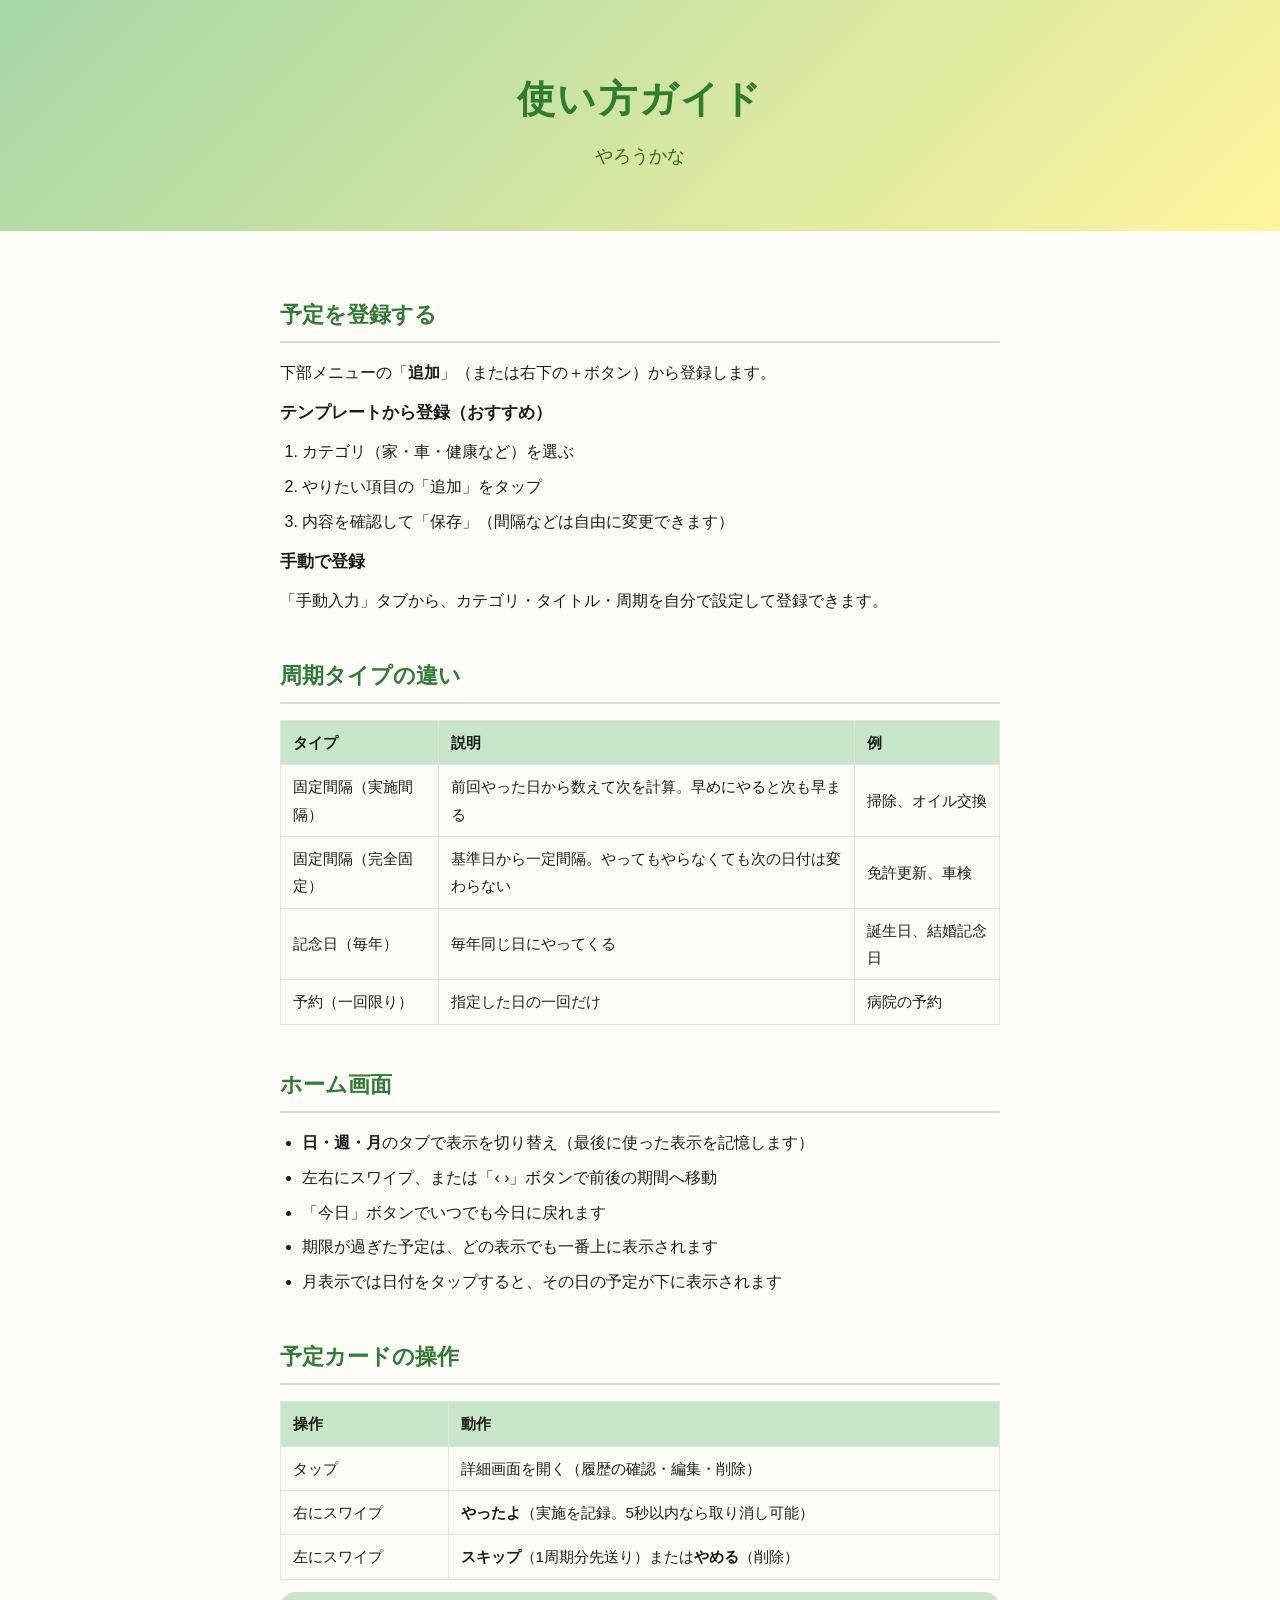
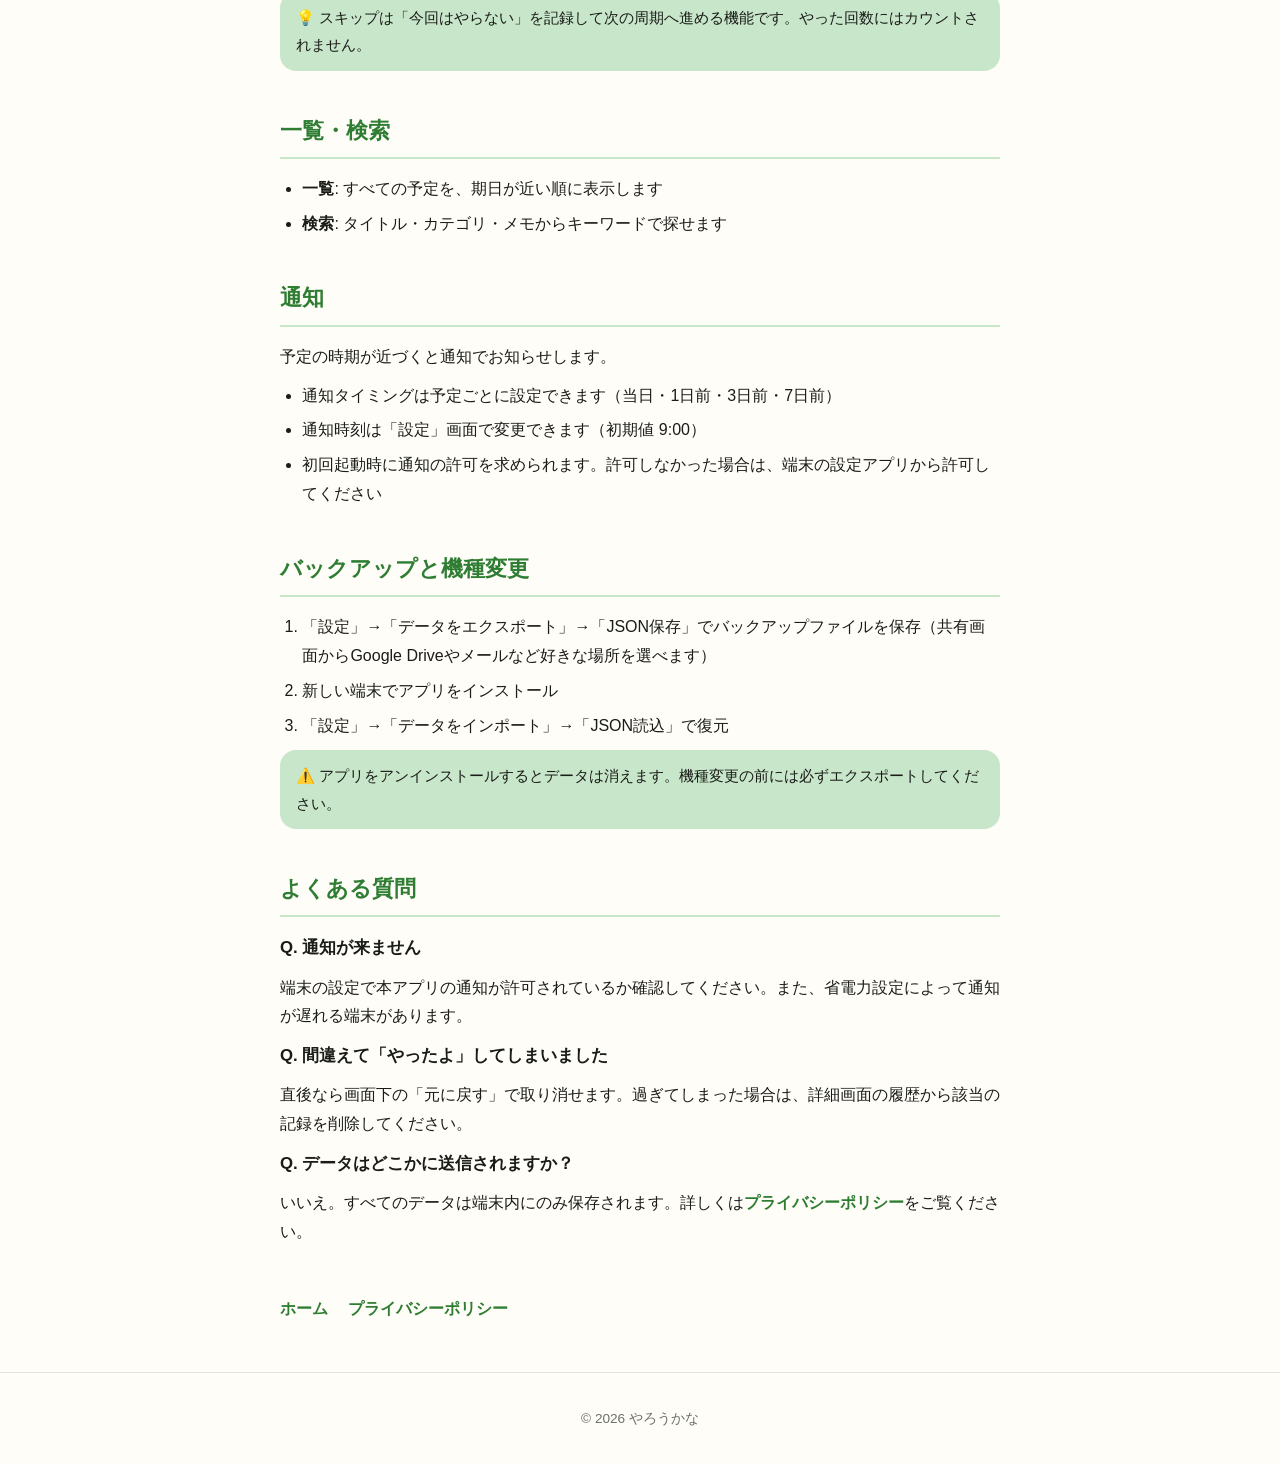
==== guide.html @ 98f7714d "Add files via upload" ====
<!DOCTYPE html>
<html lang="ja">
<head>
  <meta charset="UTF-8">
  <meta name="viewport" content="width=device-width, initial-scale=1.0">
  <title>使い方ガイド - やろうかな</title>
  <link rel="stylesheet" href="style.css">
</head>
<body>
  <header class="hero">
    <h1>使い方ガイド</h1>
    <p class="tagline">やろうかな</p>
  </header>

  <main>
    <section>
      <h2>予定を登録する</h2>
      <p>下部メニューの「<strong>追加</strong>」（または右下の＋ボタン）から登録します。</p>
      <h3>テンプレートから登録（おすすめ）</h3>
      <ol>
        <li>カテゴリ（家・車・健康など）を選ぶ</li>
        <li>やりたい項目の「追加」をタップ</li>
        <li>内容を確認して「保存」（間隔などは自由に変更できます）</li>
      </ol>
      <h3>手動で登録</h3>
      <p>「手動入力」タブから、カテゴリ・タイトル・周期を自分で設定して登録できます。</p>
    </section>

    <section>
      <h2>周期タイプの違い</h2>
      <table>
        <tr><th>タイプ</th><th>説明</th><th>例</th></tr>
        <tr><td>固定間隔（実施間隔）</td><td>前回やった日から数えて次を計算。早めにやると次も早まる</td><td>掃除、オイル交換</td></tr>
        <tr><td>固定間隔（完全固定）</td><td>基準日から一定間隔。やってもやらなくても次の日付は変わらない</td><td>免許更新、車検</td></tr>
        <tr><td>記念日（毎年）</td><td>毎年同じ日にやってくる</td><td>誕生日、結婚記念日</td></tr>
        <tr><td>予約（一回限り）</td><td>指定した日の一回だけ</td><td>病院の予約</td></tr>
      </table>
    </section>

    <section>
      <h2>ホーム画面</h2>
      <ul>
        <li><strong>日・週・月</strong>のタブで表示を切り替え（最後に使った表示を記憶します）</li>
        <li>左右にスワイプ、または「‹ ›」ボタンで前後の期間へ移動</li>
        <li>「今日」ボタンでいつでも今日に戻れます</li>
        <li>期限が過ぎた予定は、どの表示でも一番上に表示されます</li>
        <li>月表示では日付をタップすると、その日の予定が下に表示されます</li>
      </ul>
    </section>

    <section>
      <h2>予定カードの操作</h2>
      <table>
        <tr><th>操作</th><th>動作</th></tr>
        <tr><td>タップ</td><td>詳細画面を開く（履歴の確認・編集・削除）</td></tr>
        <tr><td>右にスワイプ</td><td><strong>やったよ</strong>（実施を記録。5秒以内なら取り消し可能）</td></tr>
        <tr><td>左にスワイプ</td><td><strong>スキップ</strong>（1周期分先送り）または<strong>やめる</strong>（削除）</td></tr>
      </table>
      <p class="note">💡 スキップは「今回はやらない」を記録して次の周期へ進める機能です。やった回数にはカウントされません。</p>
    </section>

    <section>
      <h2>一覧・検索</h2>
      <ul>
        <li><strong>一覧</strong>: すべての予定を、期日が近い順に表示します</li>
        <li><strong>検索</strong>: タイトル・カテゴリ・メモからキーワードで探せます</li>
      </ul>
    </section>

    <section>
      <h2>通知</h2>
      <p>予定の時期が近づくと通知でお知らせします。</p>
      <ul>
        <li>通知タイミングは予定ごとに設定できます（当日・1日前・3日前・7日前）</li>
        <li>通知時刻は「設定」画面で変更できます（初期値 9:00）</li>
        <li>初回起動時に通知の許可を求められます。許可しなかった場合は、端末の設定アプリから許可してください</li>
      </ul>
    </section>

    <section>
      <h2>バックアップと機種変更</h2>
      <ol>
        <li>「設定」→「データをエクスポート」→「JSON保存」でバックアップファイルを保存（共有画面からGoogle Driveやメールなど好きな場所を選べます）</li>
        <li>新しい端末でアプリをインストール</li>
        <li>「設定」→「データをインポート」→「JSON読込」で復元</li>
      </ol>
      <p class="note">⚠️ アプリをアンインストールするとデータは消えます。機種変更の前には必ずエクスポートしてください。</p>
    </section>

    <section>
      <h2>よくある質問</h2>
      <h3>Q. 通知が来ません</h3>
      <p>端末の設定で本アプリの通知が許可されているか確認してください。また、省電力設定によって通知が遅れる端末があります。</p>
      <h3>Q. 間違えて「やったよ」してしまいました</h3>
      <p>直後なら画面下の「元に戻す」で取り消せます。過ぎてしまった場合は、詳細画面の履歴から該当の記録を削除してください。</p>
      <h3>Q. データはどこかに送信されますか？</h3>
      <p>いいえ。すべてのデータは端末内にのみ保存されます。詳しくは<a href="privacy.html">プライバシーポリシー</a>をご覧ください。</p>
    </section>

    <nav class="footer-nav">
      <a href="index.html">ホーム</a>
      <a href="privacy.html">プライバシーポリシー</a>
    </nav>
  </main>

  <footer>
    <p>&copy; 2026 やろうかな</p>
  </footer>
</body>
</html>
---- style.css ----
/* やろうかな - site stylesheet (shared by index/guide/privacy) */
:root {
  --green: #2e7d32;
  --green-light: #c8e6c9;
  --bg: #fffdf8;
  --text: #1a1c19;
  --muted: #6b7169;
  --border: #e1e3e0;
  --radius: 16px;
}
* { box-sizing: border-box; margin: 0; padding: 0; }
body {
  font-family: -apple-system, BlinkMacSystemFont, 'Segoe UI', 'Noto Sans JP', sans-serif;
  background: var(--bg);
  color: var(--text);
  line-height: 1.8;
}
.hero {
  background: linear-gradient(135deg, #a5d6a7, #fff59d);
  text-align: center;
  padding: 64px 24px 48px;
}
.hero h1 { font-size: 2.4rem; color: var(--green); letter-spacing: 0.06em; }
.hero .tagline { margin-top: 8px; font-size: 1.1rem; color: #33691e; }
main { max-width: 760px; margin: 0 auto; padding: 24px 20px 48px; }
section { margin: 40px 0; }
h2 {
  font-size: 1.4rem;
  color: var(--green);
  border-bottom: 2px solid var(--green-light);
  padding-bottom: 6px;
  margin-bottom: 16px;
}
h3 { font-size: 1.05rem; margin-bottom: 6px; }
p { margin: 10px 0; }
ul, ol { padding-left: 1.4em; margin: 10px 0; }
li { margin: 6px 0; }
.feature-list { list-style: none; padding-left: 0; }
.feature-list li { padding: 4px 0; }
.cards { display: grid; grid-template-columns: repeat(auto-fit, minmax(280px, 1fr)); gap: 16px; }
.card {
  background: #fff;
  border: 1px solid var(--border);
  border-radius: var(--radius);
  padding: 18px;
}
.card p { color: var(--muted); font-size: 0.95rem; }
table { border-collapse: collapse; width: 100%; margin: 12px 0; }
th, td { border: 1px solid var(--border); padding: 8px 12px; text-align: left; font-size: 0.95rem; }
th { background: var(--green-light); }
.footer-nav { display: flex; gap: 20px; margin-top: 48px; flex-wrap: wrap; }
.footer-nav a, a { color: var(--green); font-weight: 600; text-decoration: none; }
a:hover { text-decoration: underline; }
footer { text-align: center; padding: 24px; color: var(--muted); font-size: 0.85rem; border-top: 1px solid var(--border); }
.updated { color: var(--muted); font-size: 0.85rem; }
.note {
  background: var(--green-light);
  border-radius: var(--radius);
  padding: 12px 16px;
  font-size: 0.95rem;
}
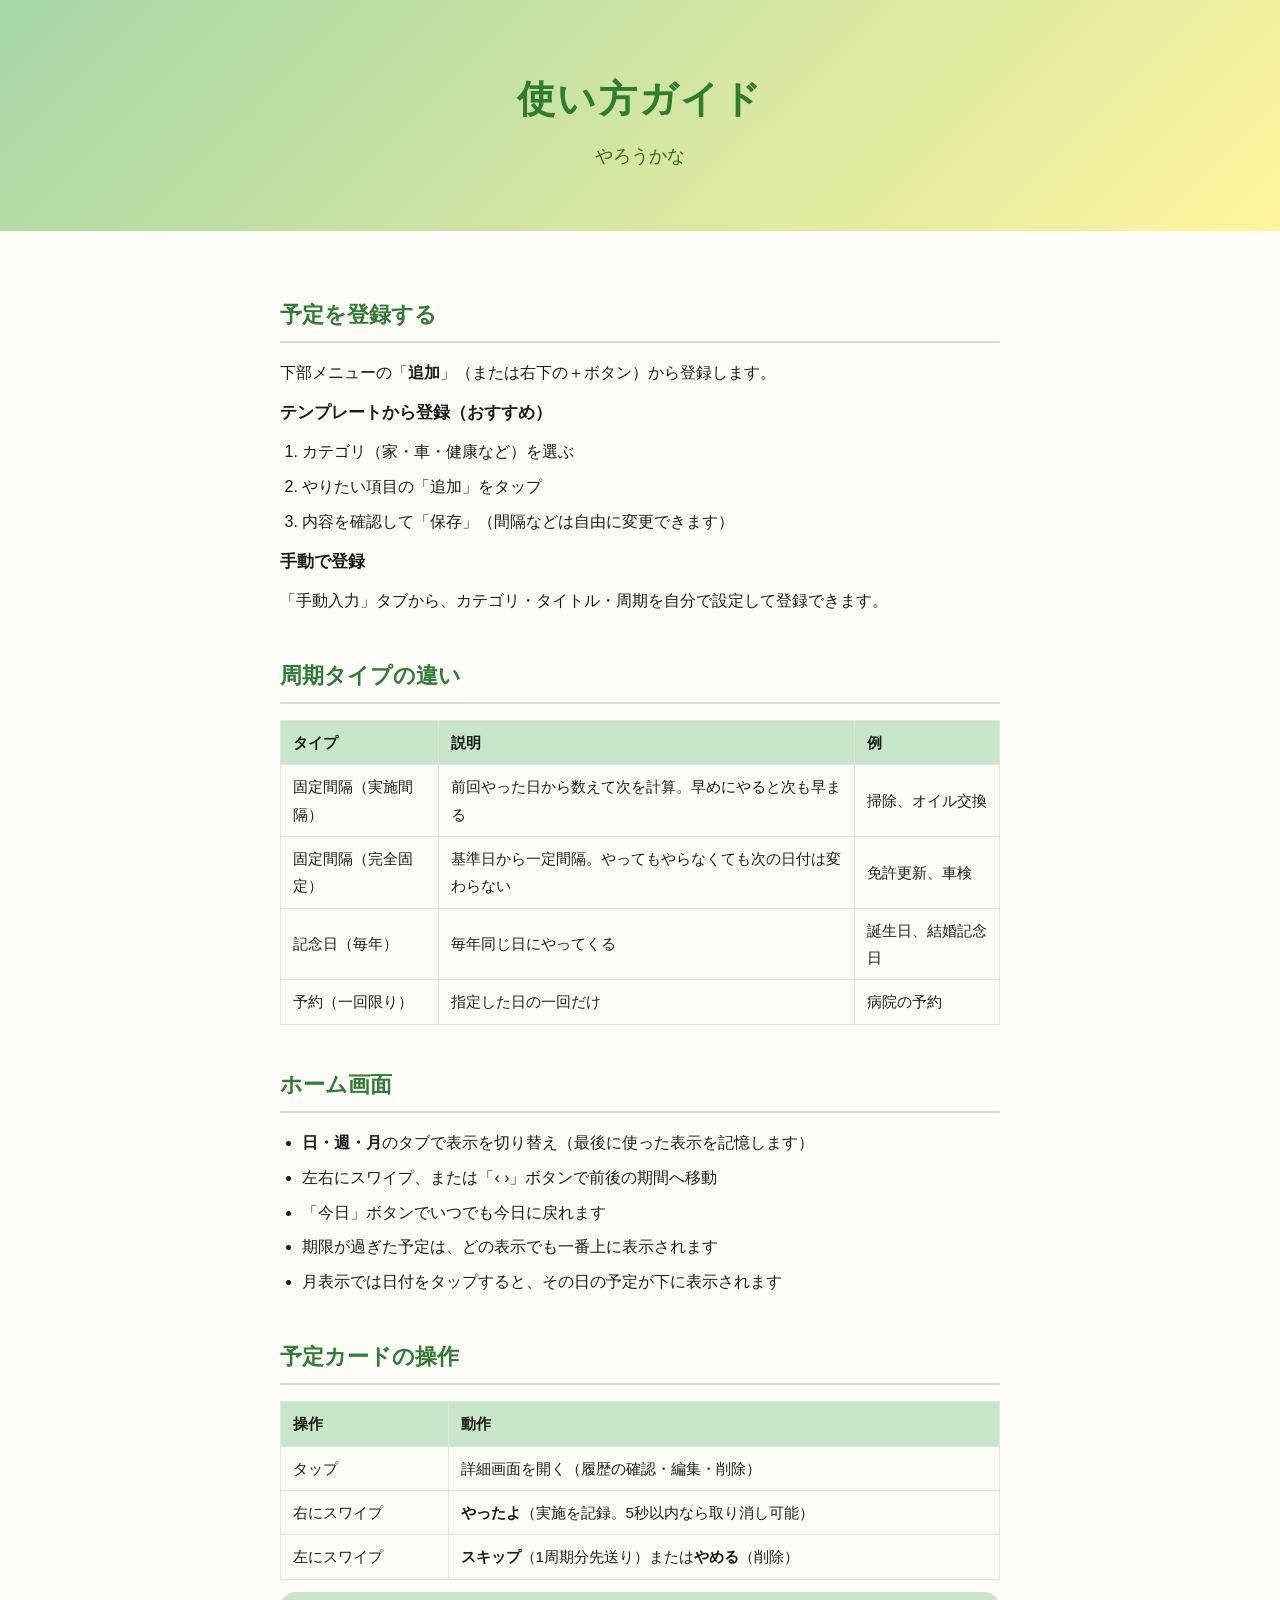
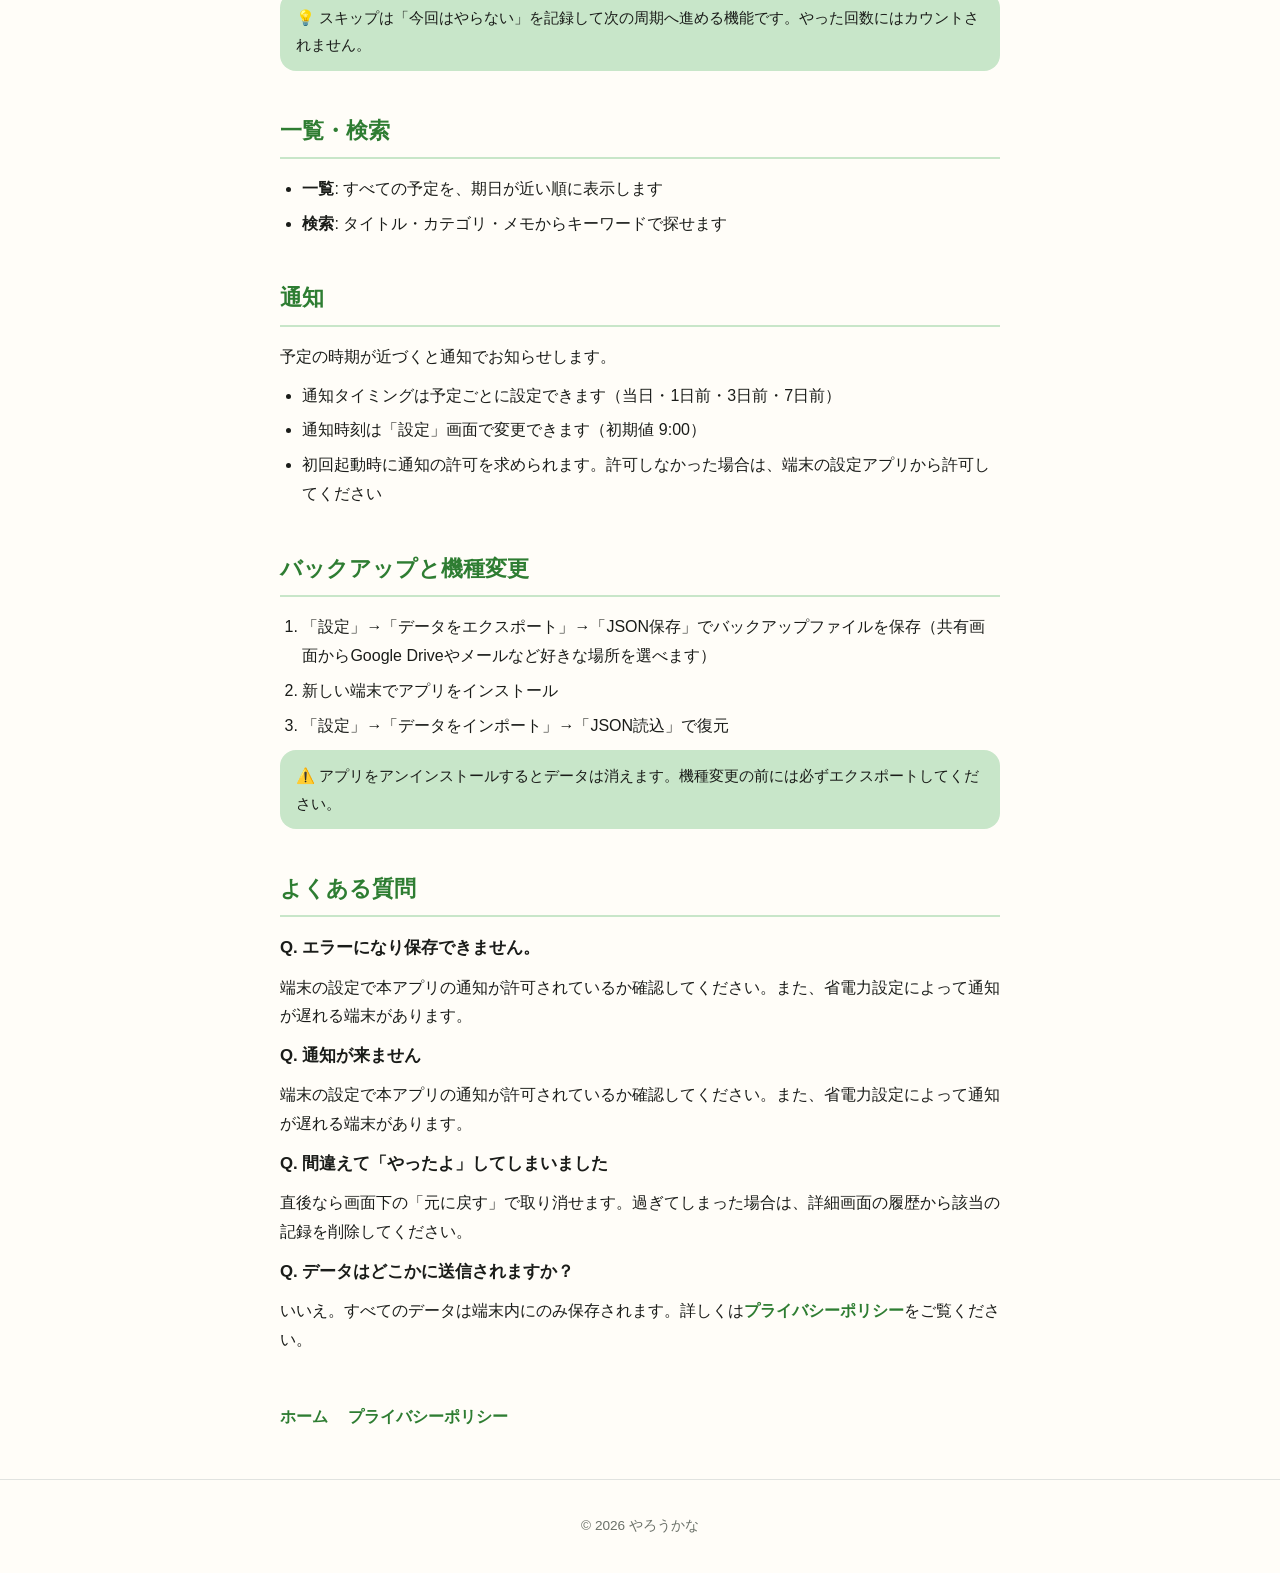
==== commit b94ad525: "Update guide.html" ====
--- a/guide.html
+++ b/guide.html
@@ -89,6 +89,8 @@
 
     <section>
       <h2>よくある質問</h2>
+      <h3>Q. エラーになり保存できません。</h3>
+      <p>端末の設定で本アプリの通知が許可されているか確認してください。また、省電力設定によって通知が遅れる端末があります。</p>
       <h3>Q. 通知が来ません</h3>
       <p>端末の設定で本アプリの通知が許可されているか確認してください。また、省電力設定によって通知が遅れる端末があります。</p>
       <h3>Q. 間違えて「やったよ」してしまいました</h3>
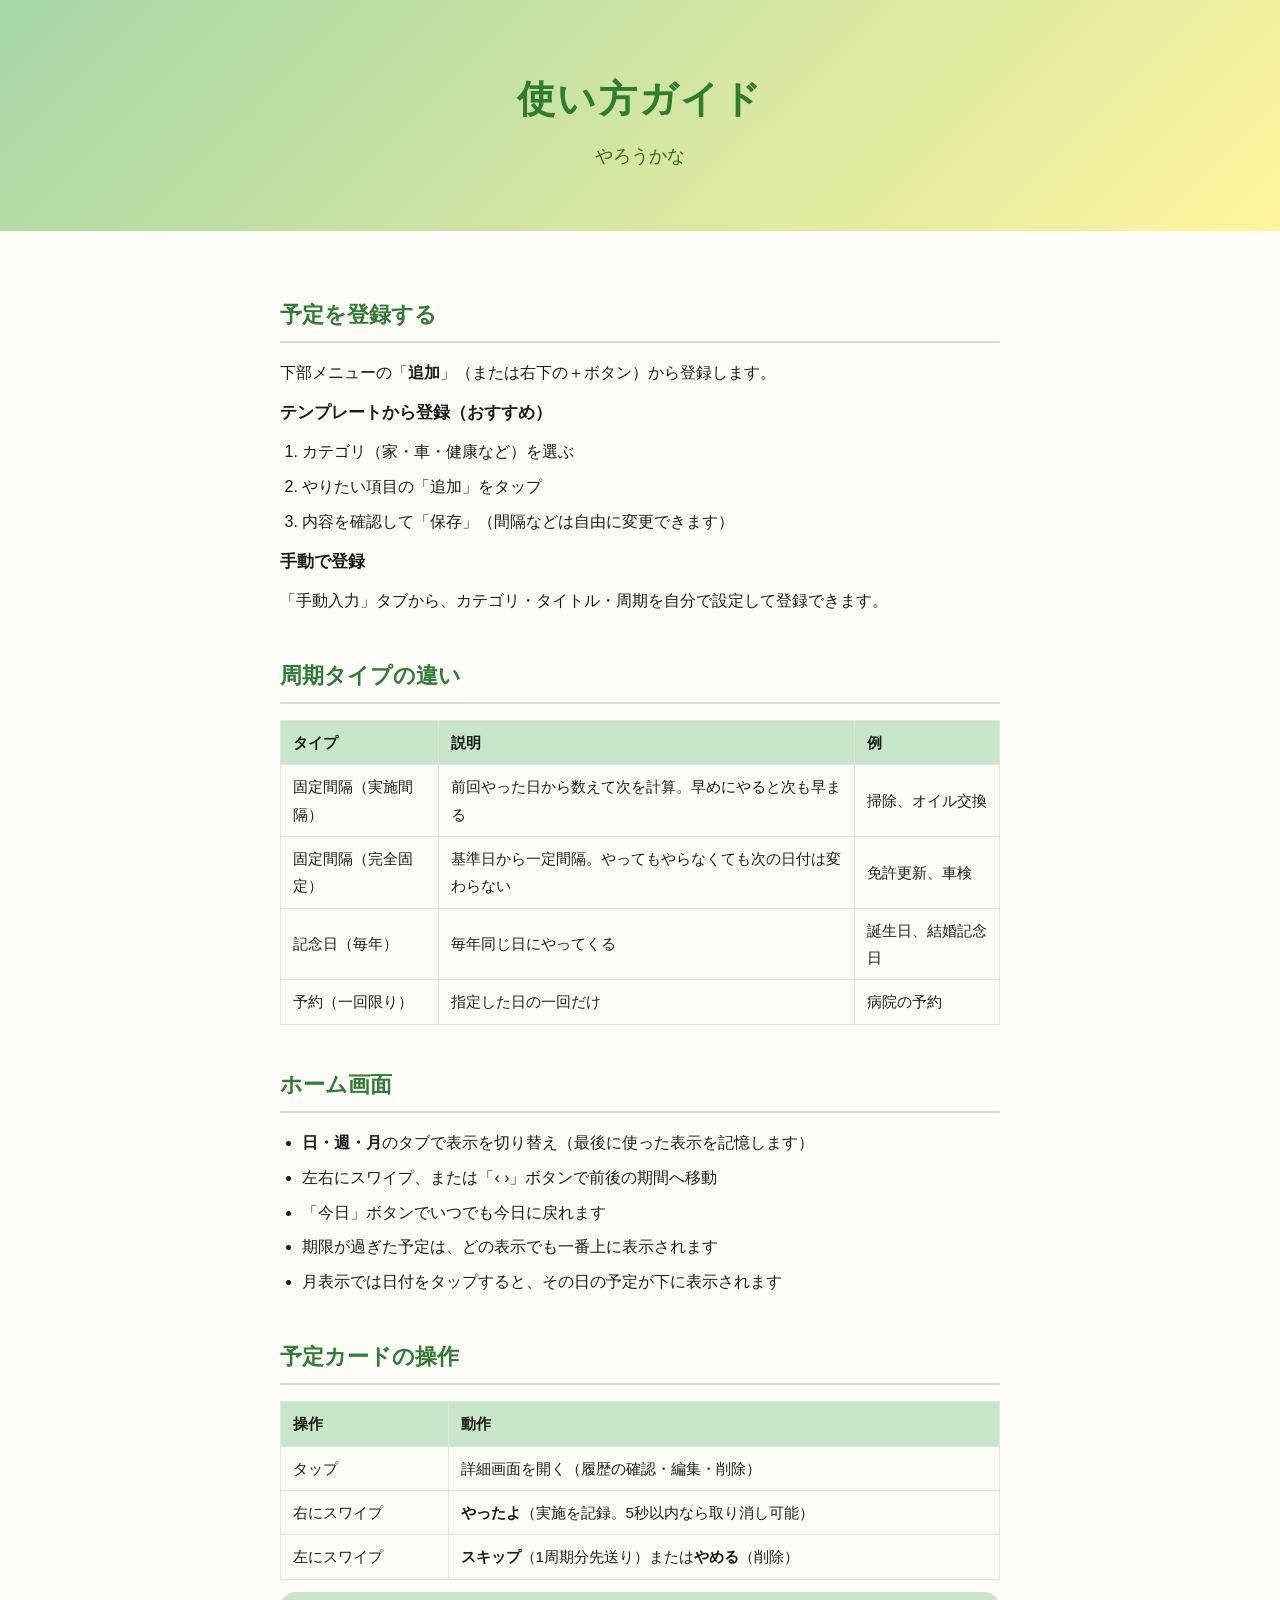
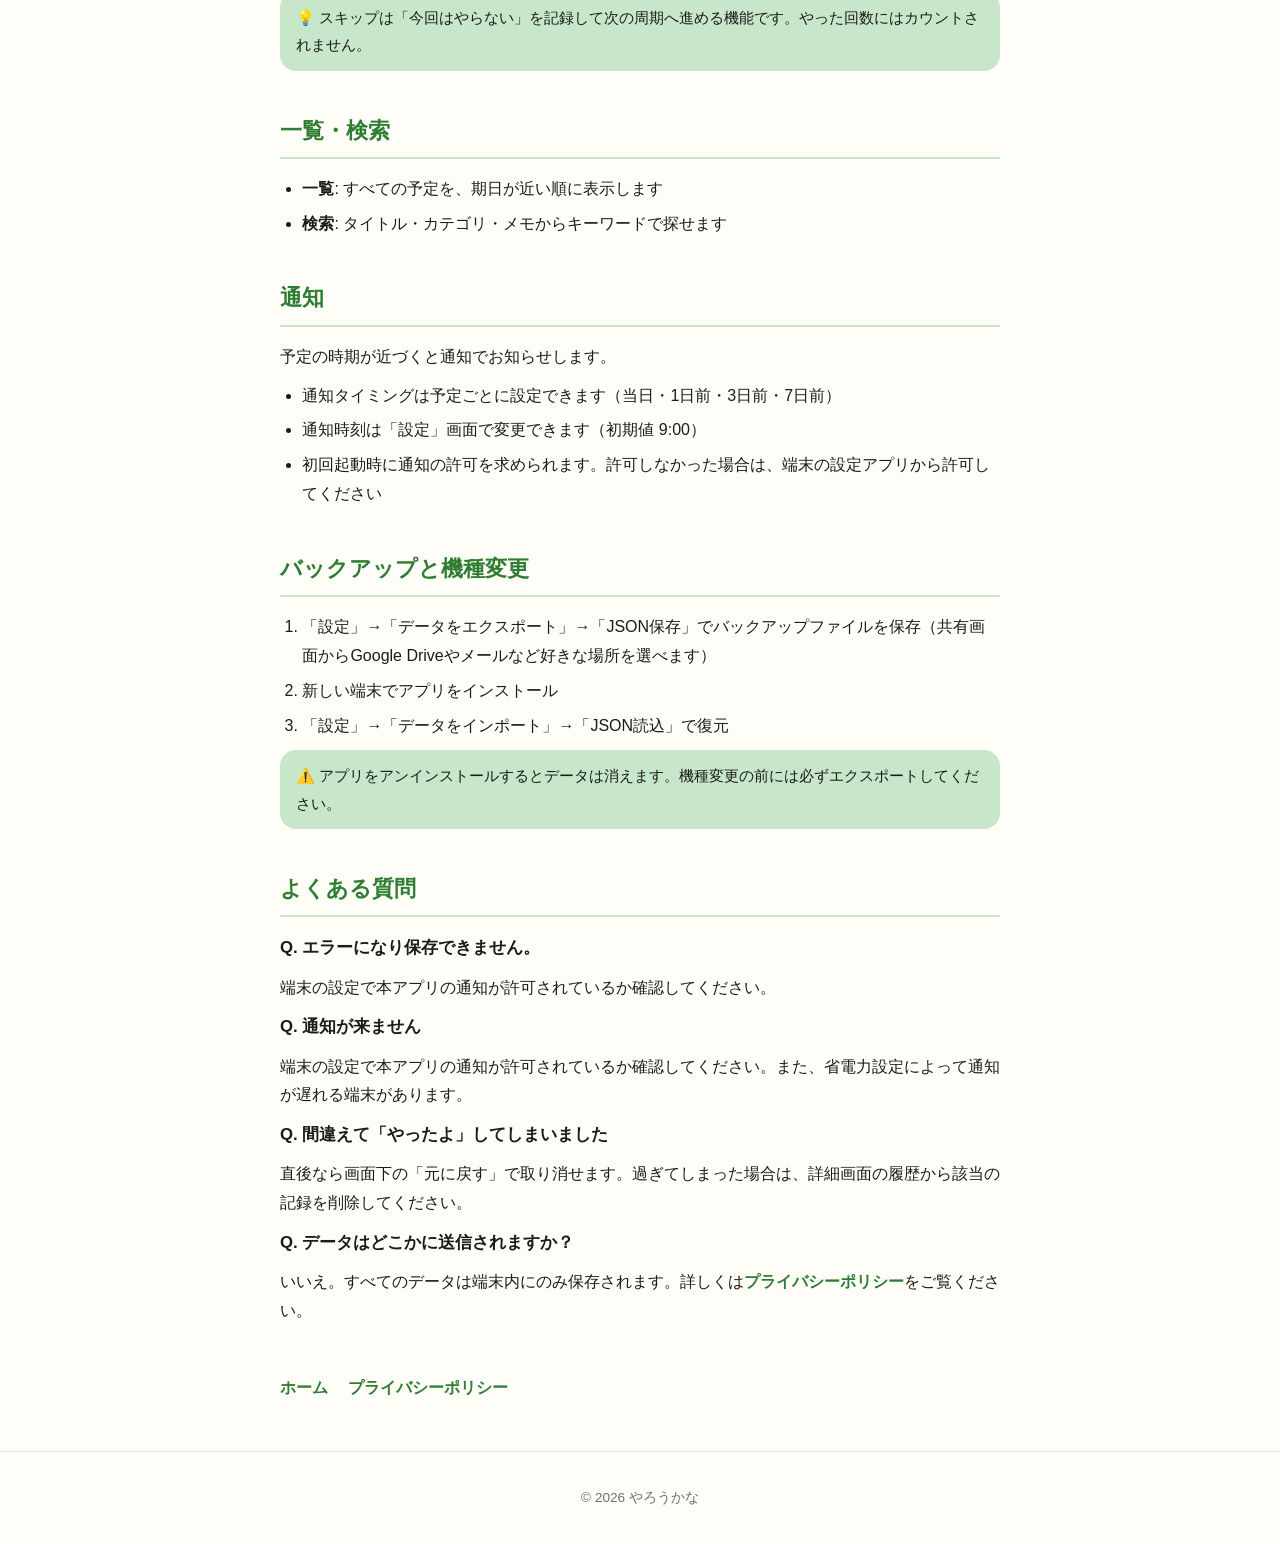
==== commit 95739a79: "Update guide.html" ====
--- a/guide.html
+++ b/guide.html
@@ -90,7 +90,7 @@
     <section>
       <h2>よくある質問</h2>
       <h3>Q. エラーになり保存できません。</h3>
-      <p>端末の設定で本アプリの通知が許可されているか確認してください。また、省電力設定によって通知が遅れる端末があります。</p>
+      <p>端末の設定で本アプリの通知が許可されているか確認してください。</p>
       <h3>Q. 通知が来ません</h3>
       <p>端末の設定で本アプリの通知が許可されているか確認してください。また、省電力設定によって通知が遅れる端末があります。</p>
       <h3>Q. 間違えて「やったよ」してしまいました</h3>
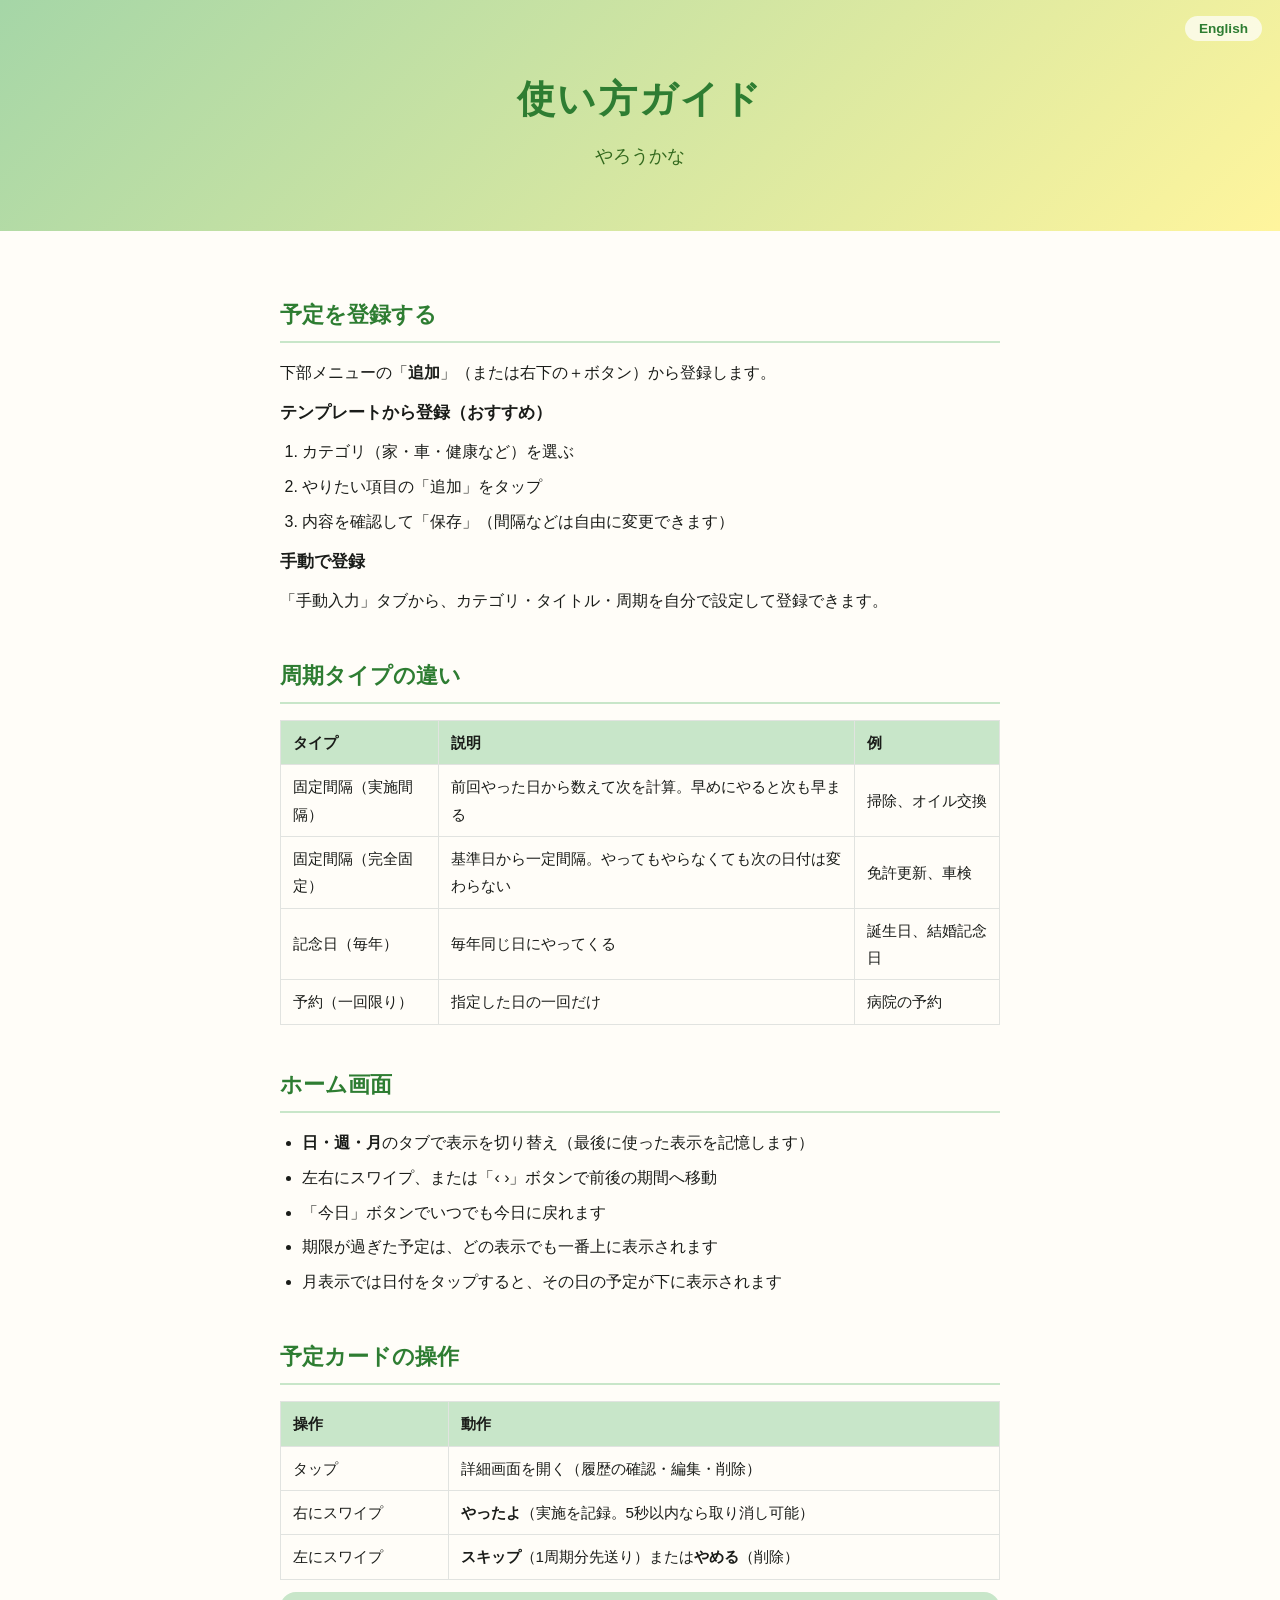
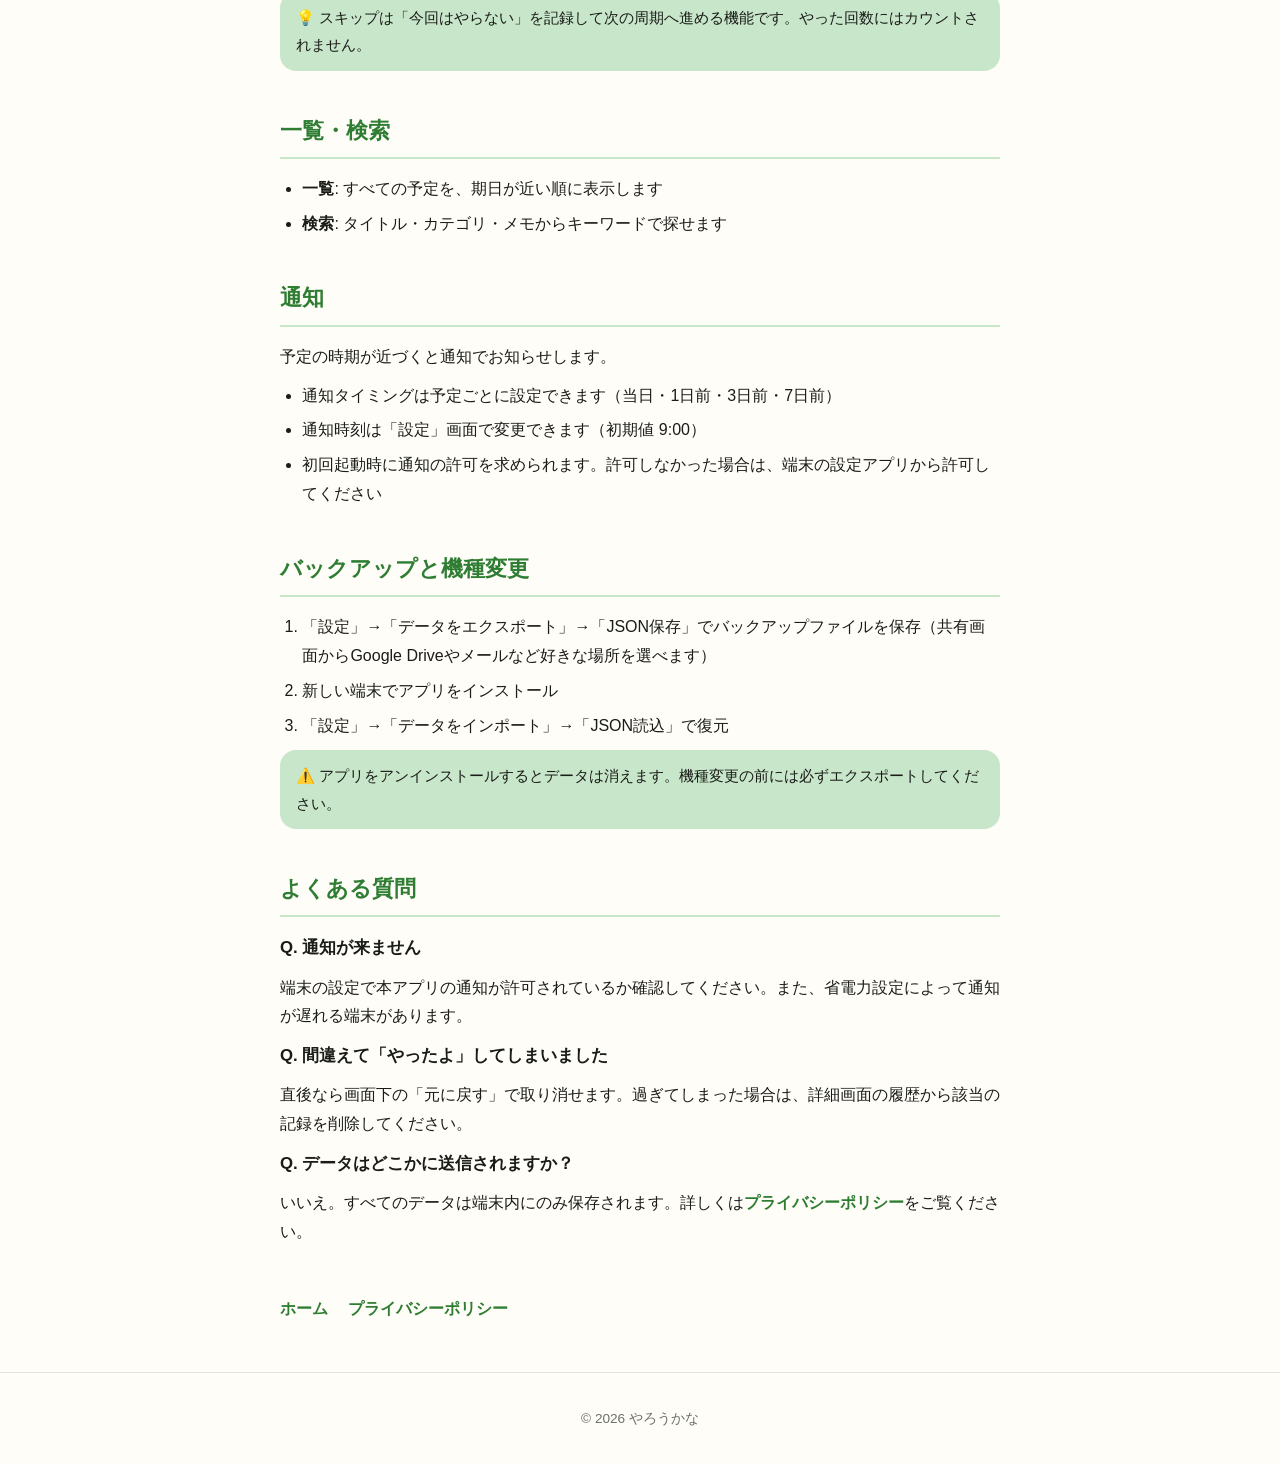
==== commit 8c27e809: "Add files via upload" ====
--- a/guide.html
+++ b/guide.html
@@ -1,112 +1,111 @@
-<!DOCTYPE html>
-<html lang="ja">
-<head>
-  <meta charset="UTF-8">
-  <meta name="viewport" content="width=device-width, initial-scale=1.0">
-  <title>使い方ガイド - やろうかな</title>
-  <link rel="stylesheet" href="style.css">
-</head>
-<body>
-  <header class="hero">
-    <h1>使い方ガイド</h1>
-    <p class="tagline">やろうかな</p>
-  </header>
-
-  <main>
-    <section>
-      <h2>予定を登録する</h2>
-      <p>下部メニューの「<strong>追加</strong>」（または右下の＋ボタン）から登録します。</p>
-      <h3>テンプレートから登録（おすすめ）</h3>
-      <ol>
-        <li>カテゴリ（家・車・健康など）を選ぶ</li>
-        <li>やりたい項目の「追加」をタップ</li>
-        <li>内容を確認して「保存」（間隔などは自由に変更できます）</li>
-      </ol>
-      <h3>手動で登録</h3>
-      <p>「手動入力」タブから、カテゴリ・タイトル・周期を自分で設定して登録できます。</p>
-    </section>
-
-    <section>
-      <h2>周期タイプの違い</h2>
-      <table>
-        <tr><th>タイプ</th><th>説明</th><th>例</th></tr>
-        <tr><td>固定間隔（実施間隔）</td><td>前回やった日から数えて次を計算。早めにやると次も早まる</td><td>掃除、オイル交換</td></tr>
-        <tr><td>固定間隔（完全固定）</td><td>基準日から一定間隔。やってもやらなくても次の日付は変わらない</td><td>免許更新、車検</td></tr>
-        <tr><td>記念日（毎年）</td><td>毎年同じ日にやってくる</td><td>誕生日、結婚記念日</td></tr>
-        <tr><td>予約（一回限り）</td><td>指定した日の一回だけ</td><td>病院の予約</td></tr>
-      </table>
-    </section>
-
-    <section>
-      <h2>ホーム画面</h2>
-      <ul>
-        <li><strong>日・週・月</strong>のタブで表示を切り替え（最後に使った表示を記憶します）</li>
-        <li>左右にスワイプ、または「‹ ›」ボタンで前後の期間へ移動</li>
-        <li>「今日」ボタンでいつでも今日に戻れます</li>
-        <li>期限が過ぎた予定は、どの表示でも一番上に表示されます</li>
-        <li>月表示では日付をタップすると、その日の予定が下に表示されます</li>
-      </ul>
-    </section>
-
-    <section>
-      <h2>予定カードの操作</h2>
-      <table>
-        <tr><th>操作</th><th>動作</th></tr>
-        <tr><td>タップ</td><td>詳細画面を開く（履歴の確認・編集・削除）</td></tr>
-        <tr><td>右にスワイプ</td><td><strong>やったよ</strong>（実施を記録。5秒以内なら取り消し可能）</td></tr>
-        <tr><td>左にスワイプ</td><td><strong>スキップ</strong>（1周期分先送り）または<strong>やめる</strong>（削除）</td></tr>
-      </table>
-      <p class="note">💡 スキップは「今回はやらない」を記録して次の周期へ進める機能です。やった回数にはカウントされません。</p>
-    </section>
-
-    <section>
-      <h2>一覧・検索</h2>
-      <ul>
-        <li><strong>一覧</strong>: すべての予定を、期日が近い順に表示します</li>
-        <li><strong>検索</strong>: タイトル・カテゴリ・メモからキーワードで探せます</li>
-      </ul>
-    </section>
-
-    <section>
-      <h2>通知</h2>
-      <p>予定の時期が近づくと通知でお知らせします。</p>
-      <ul>
-        <li>通知タイミングは予定ごとに設定できます（当日・1日前・3日前・7日前）</li>
-        <li>通知時刻は「設定」画面で変更できます（初期値 9:00）</li>
-        <li>初回起動時に通知の許可を求められます。許可しなかった場合は、端末の設定アプリから許可してください</li>
-      </ul>
-    </section>
-
-    <section>
-      <h2>バックアップと機種変更</h2>
-      <ol>
-        <li>「設定」→「データをエクスポート」→「JSON保存」でバックアップファイルを保存（共有画面からGoogle Driveやメールなど好きな場所を選べます）</li>
-        <li>新しい端末でアプリをインストール</li>
-        <li>「設定」→「データをインポート」→「JSON読込」で復元</li>
-      </ol>
-      <p class="note">⚠️ アプリをアンインストールするとデータは消えます。機種変更の前には必ずエクスポートしてください。</p>
-    </section>
-
-    <section>
-      <h2>よくある質問</h2>
-      <h3>Q. エラーになり保存できません。</h3>
-      <p>端末の設定で本アプリの通知が許可されているか確認してください。</p>
-      <h3>Q. 通知が来ません</h3>
-      <p>端末の設定で本アプリの通知が許可されているか確認してください。また、省電力設定によって通知が遅れる端末があります。</p>
-      <h3>Q. 間違えて「やったよ」してしまいました</h3>
-      <p>直後なら画面下の「元に戻す」で取り消せます。過ぎてしまった場合は、詳細画面の履歴から該当の記録を削除してください。</p>
-      <h3>Q. データはどこかに送信されますか？</h3>
-      <p>いいえ。すべてのデータは端末内にのみ保存されます。詳しくは<a href="privacy.html">プライバシーポリシー</a>をご覧ください。</p>
-    </section>
-
-    <nav class="footer-nav">
-      <a href="index.html">ホーム</a>
-      <a href="privacy.html">プライバシーポリシー</a>
-    </nav>
-  </main>
-
-  <footer>
-    <p>&copy; 2026 やろうかな</p>
-  </footer>
-</body>
-</html>
+<!DOCTYPE html>
+<html lang="ja">
+<head>
+  <meta charset="UTF-8">
+  <meta name="viewport" content="width=device-width, initial-scale=1.0">
+  <title>使い方ガイド - やろうかな</title>
+  <link rel="stylesheet" href="style.css">
+</head>
+<body>
+  <header class="hero">
+    <nav class="lang-switch"><a href="en/guide.html">English</a></nav>
+    <h1>使い方ガイド</h1>
+    <p class="tagline">やろうかな</p>
+  </header>
+
+  <main>
+    <section>
+      <h2>予定を登録する</h2>
+      <p>下部メニューの「<strong>追加</strong>」（または右下の＋ボタン）から登録します。</p>
+      <h3>テンプレートから登録（おすすめ）</h3>
+      <ol>
+        <li>カテゴリ（家・車・健康など）を選ぶ</li>
+        <li>やりたい項目の「追加」をタップ</li>
+        <li>内容を確認して「保存」（間隔などは自由に変更できます）</li>
+      </ol>
+      <h3>手動で登録</h3>
+      <p>「手動入力」タブから、カテゴリ・タイトル・周期を自分で設定して登録できます。</p>
+    </section>
+
+    <section>
+      <h2>周期タイプの違い</h2>
+      <table>
+        <tr><th>タイプ</th><th>説明</th><th>例</th></tr>
+        <tr><td>固定間隔（実施間隔）</td><td>前回やった日から数えて次を計算。早めにやると次も早まる</td><td>掃除、オイル交換</td></tr>
+        <tr><td>固定間隔（完全固定）</td><td>基準日から一定間隔。やってもやらなくても次の日付は変わらない</td><td>免許更新、車検</td></tr>
+        <tr><td>記念日（毎年）</td><td>毎年同じ日にやってくる</td><td>誕生日、結婚記念日</td></tr>
+        <tr><td>予約（一回限り）</td><td>指定した日の一回だけ</td><td>病院の予約</td></tr>
+      </table>
+    </section>
+
+    <section>
+      <h2>ホーム画面</h2>
+      <ul>
+        <li><strong>日・週・月</strong>のタブで表示を切り替え（最後に使った表示を記憶します）</li>
+        <li>左右にスワイプ、または「‹ ›」ボタンで前後の期間へ移動</li>
+        <li>「今日」ボタンでいつでも今日に戻れます</li>
+        <li>期限が過ぎた予定は、どの表示でも一番上に表示されます</li>
+        <li>月表示では日付をタップすると、その日の予定が下に表示されます</li>
+      </ul>
+    </section>
+
+    <section>
+      <h2>予定カードの操作</h2>
+      <table>
+        <tr><th>操作</th><th>動作</th></tr>
+        <tr><td>タップ</td><td>詳細画面を開く（履歴の確認・編集・削除）</td></tr>
+        <tr><td>右にスワイプ</td><td><strong>やったよ</strong>（実施を記録。5秒以内なら取り消し可能）</td></tr>
+        <tr><td>左にスワイプ</td><td><strong>スキップ</strong>（1周期分先送り）または<strong>やめる</strong>（削除）</td></tr>
+      </table>
+      <p class="note">💡 スキップは「今回はやらない」を記録して次の周期へ進める機能です。やった回数にはカウントされません。</p>
+    </section>
+
+    <section>
+      <h2>一覧・検索</h2>
+      <ul>
+        <li><strong>一覧</strong>: すべての予定を、期日が近い順に表示します</li>
+        <li><strong>検索</strong>: タイトル・カテゴリ・メモからキーワードで探せます</li>
+      </ul>
+    </section>
+
+    <section>
+      <h2>通知</h2>
+      <p>予定の時期が近づくと通知でお知らせします。</p>
+      <ul>
+        <li>通知タイミングは予定ごとに設定できます（当日・1日前・3日前・7日前）</li>
+        <li>通知時刻は「設定」画面で変更できます（初期値 9:00）</li>
+        <li>初回起動時に通知の許可を求められます。許可しなかった場合は、端末の設定アプリから許可してください</li>
+      </ul>
+    </section>
+
+    <section>
+      <h2>バックアップと機種変更</h2>
+      <ol>
+        <li>「設定」→「データをエクスポート」→「JSON保存」でバックアップファイルを保存（共有画面からGoogle Driveやメールなど好きな場所を選べます）</li>
+        <li>新しい端末でアプリをインストール</li>
+        <li>「設定」→「データをインポート」→「JSON読込」で復元</li>
+      </ol>
+      <p class="note">⚠️ アプリをアンインストールするとデータは消えます。機種変更の前には必ずエクスポートしてください。</p>
+    </section>
+
+    <section>
+      <h2>よくある質問</h2>
+      <h3>Q. 通知が来ません</h3>
+      <p>端末の設定で本アプリの通知が許可されているか確認してください。また、省電力設定によって通知が遅れる端末があります。</p>
+      <h3>Q. 間違えて「やったよ」してしまいました</h3>
+      <p>直後なら画面下の「元に戻す」で取り消せます。過ぎてしまった場合は、詳細画面の履歴から該当の記録を削除してください。</p>
+      <h3>Q. データはどこかに送信されますか？</h3>
+      <p>いいえ。すべてのデータは端末内にのみ保存されます。詳しくは<a href="privacy.html">プライバシーポリシー</a>をご覧ください。</p>
+    </section>
+
+    <nav class="footer-nav">
+      <a href="index.html">ホーム</a>
+      <a href="privacy.html">プライバシーポリシー</a>
+    </nav>
+  </main>
+
+  <footer>
+    <p>&copy; 2026 やろうかな</p>
+  </footer>
+</body>
+</html>
--- a/style.css
+++ b/style.css
@@ -19,6 +19,17 @@
   background: linear-gradient(135deg, #a5d6a7, #fff59d);
   text-align: center;
   padding: 64px 24px 48px;
+}
+.hero { position: relative; }
+.lang-switch { position: absolute; top: 14px; right: 18px; }
+.lang-switch a {
+  font-size: 0.85rem;
+  font-weight: 600;
+  color: var(--green);
+  background: rgba(255, 255, 255, 0.7);
+  border-radius: 100px;
+  padding: 5px 14px;
+  text-decoration: none;
 }
 .hero h1 { font-size: 2.4rem; color: var(--green); letter-spacing: 0.06em; }
 .hero .tagline { margin-top: 8px; font-size: 1.1rem; color: #33691e; }
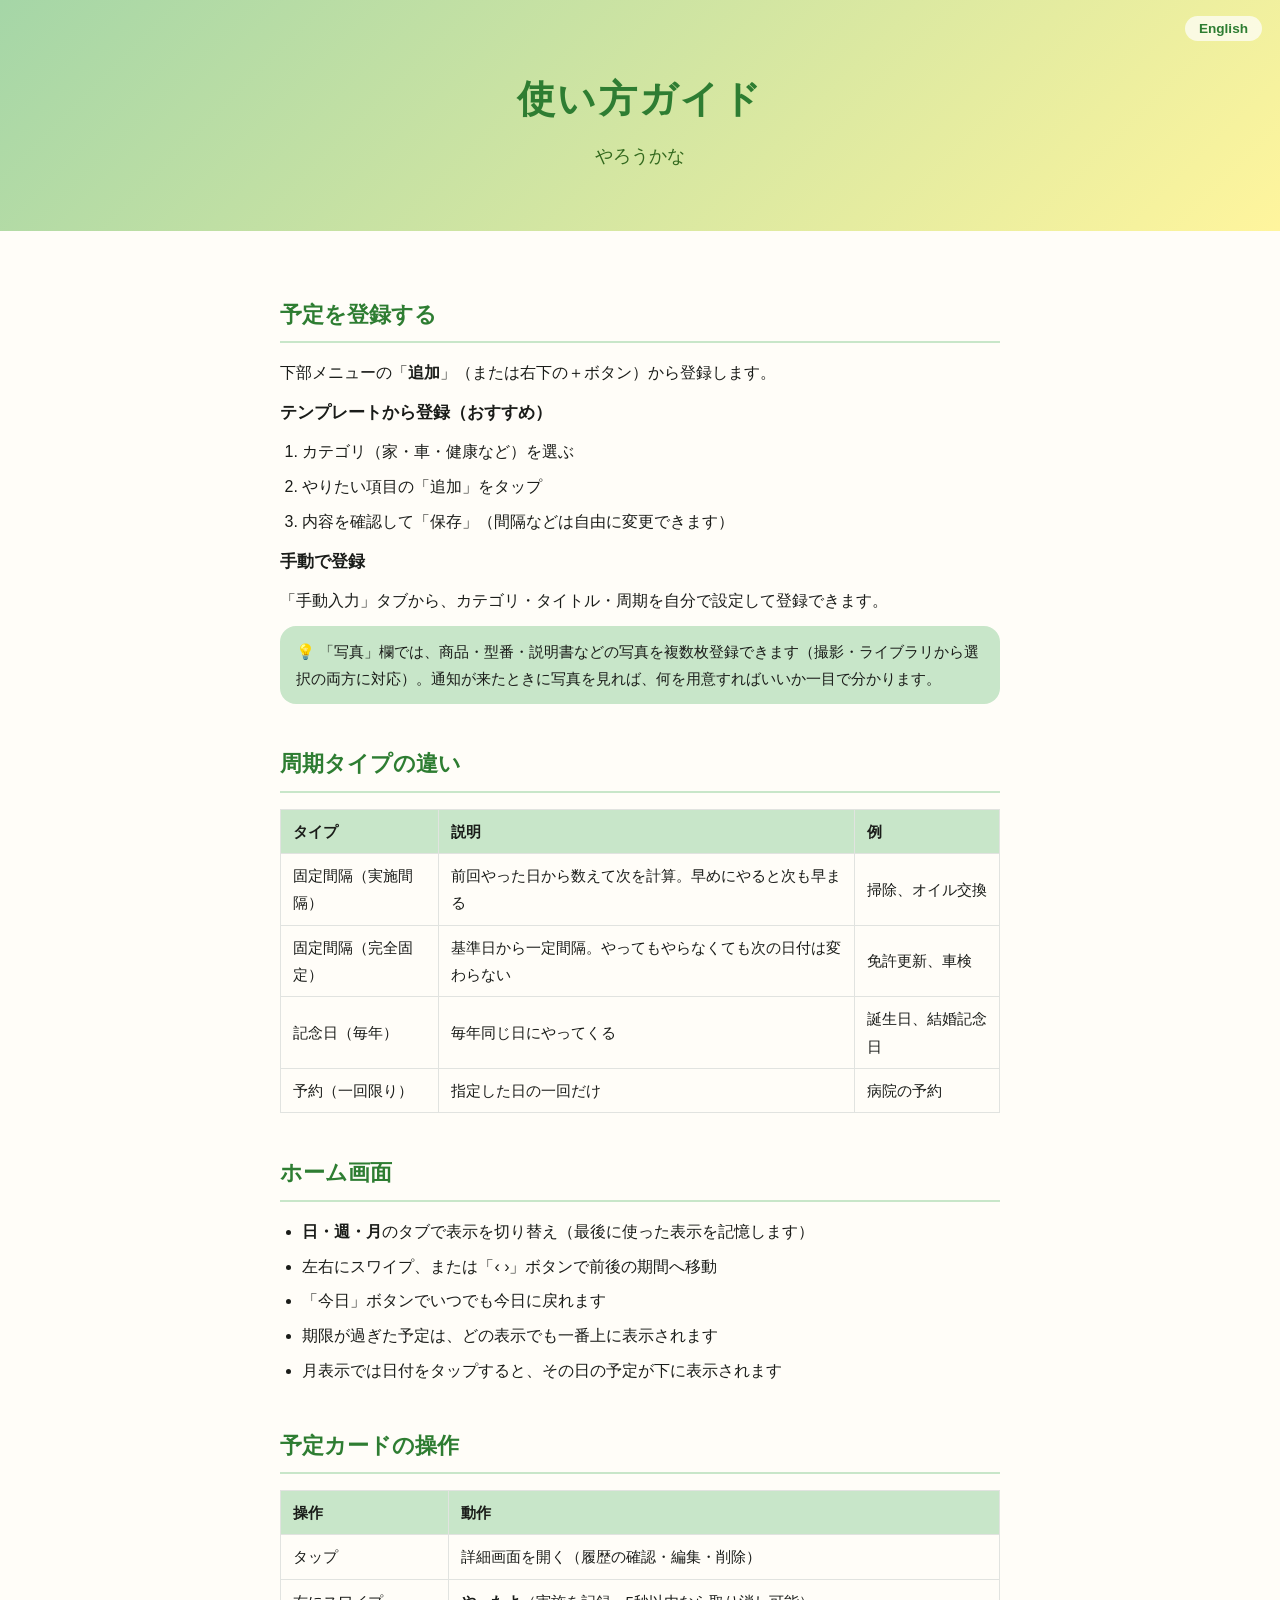
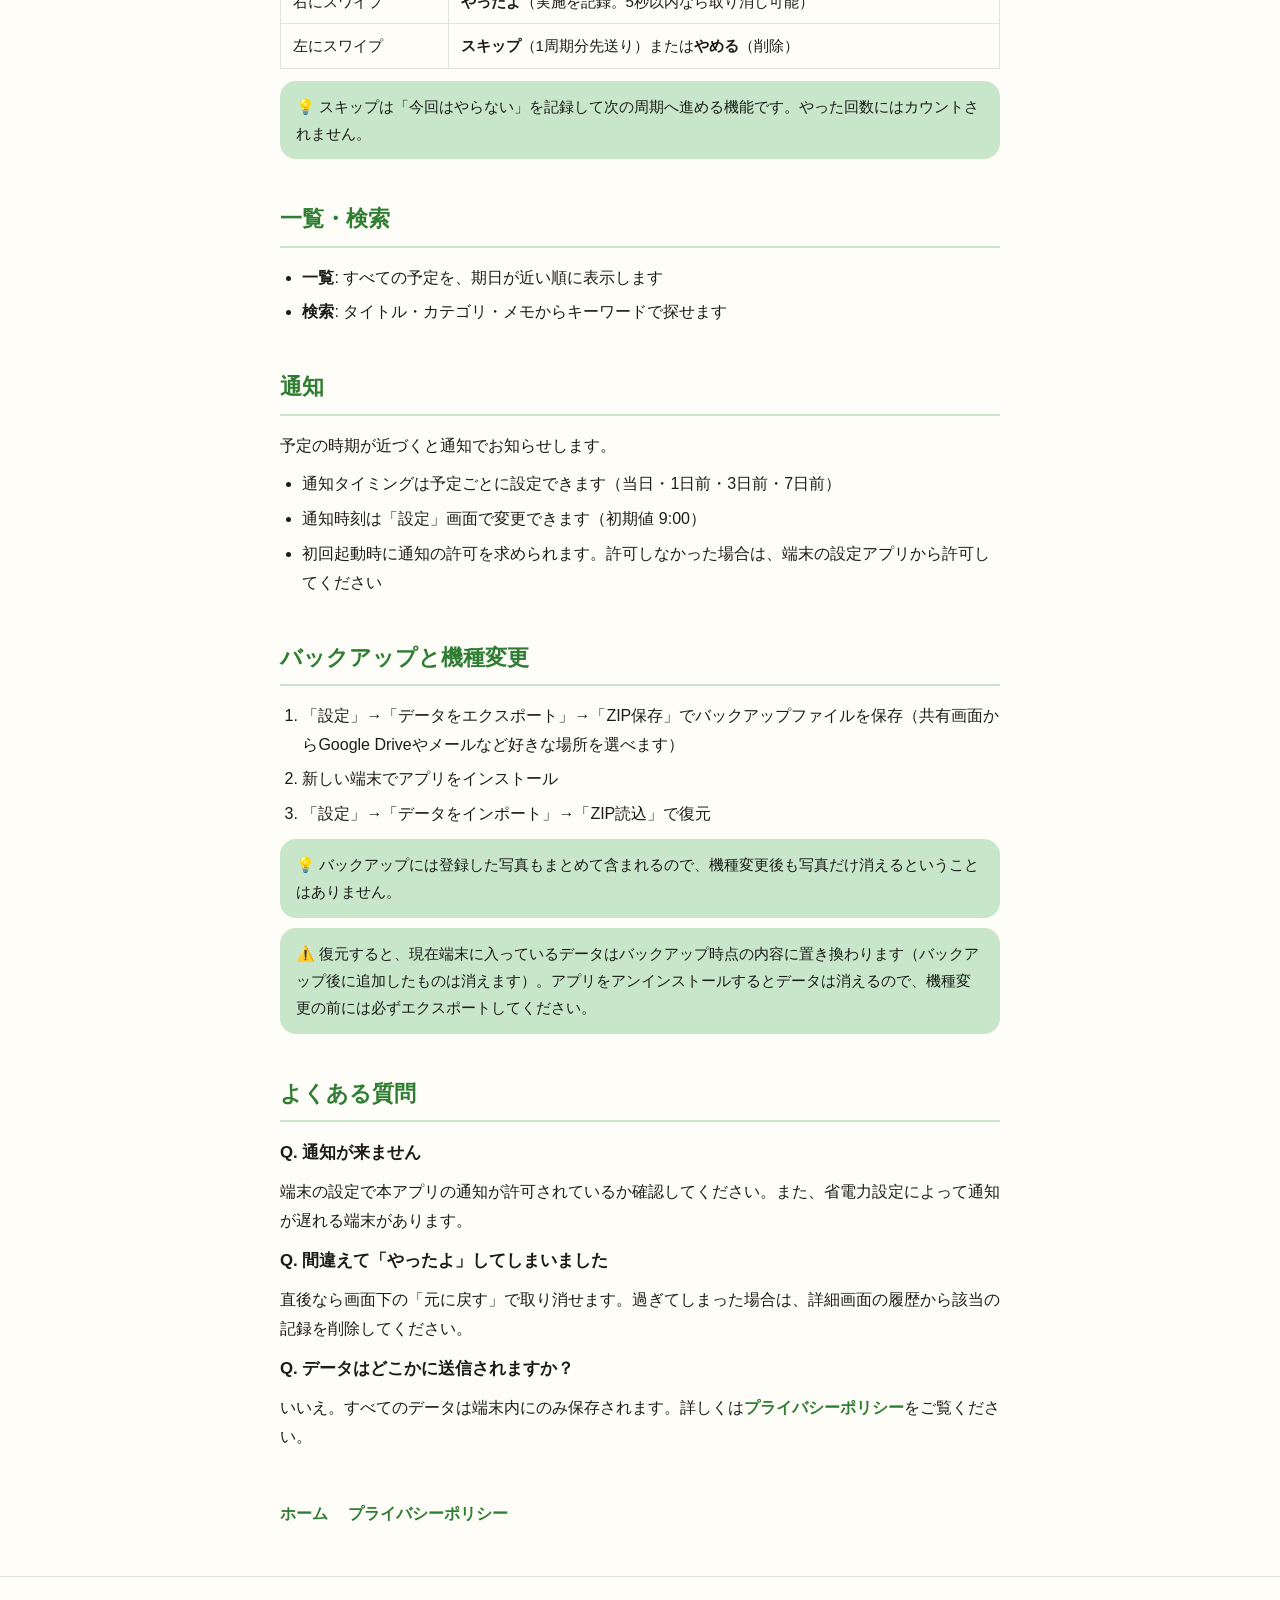
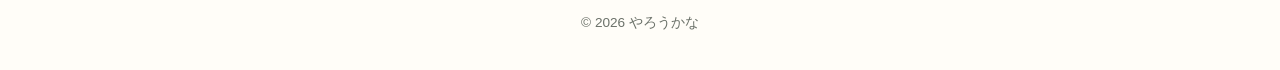
==== commit 0f721633: "Add files via upload" ====
--- a/guide.html
+++ b/guide.html
@@ -25,6 +25,7 @@
       </ol>
       <h3>手動で登録</h3>
       <p>「手動入力」タブから、カテゴリ・タイトル・周期を自分で設定して登録できます。</p>
+      <p class="note">💡 「写真」欄では、商品・型番・説明書などの写真を複数枚登録できます（撮影・ライブラリから選択の両方に対応）。通知が来たときに写真を見れば、何を用意すればいいか一目で分かります。</p>
     </section>
 
     <section>
@@ -81,11 +82,12 @@
     <section>
       <h2>バックアップと機種変更</h2>
       <ol>
-        <li>「設定」→「データをエクスポート」→「JSON保存」でバックアップファイルを保存（共有画面からGoogle Driveやメールなど好きな場所を選べます）</li>
+        <li>「設定」→「データをエクスポート」→「ZIP保存」でバックアップファイルを保存（共有画面からGoogle Driveやメールなど好きな場所を選べます）</li>
         <li>新しい端末でアプリをインストール</li>
-        <li>「設定」→「データをインポート」→「JSON読込」で復元</li>
+        <li>「設定」→「データをインポート」→「ZIP読込」で復元</li>
       </ol>
-      <p class="note">⚠️ アプリをアンインストールするとデータは消えます。機種変更の前には必ずエクスポートしてください。</p>
+      <p class="note">💡 バックアップには登録した写真もまとめて含まれるので、機種変更後も写真だけ消えるということはありません。</p>
+      <p class="note">⚠️ 復元すると、現在端末に入っているデータはバックアップ時点の内容に置き換わります（バックアップ後に追加したものは消えます）。アプリをアンインストールするとデータは消えるので、機種変更の前には必ずエクスポートしてください。</p>
     </section>
 
     <section>
